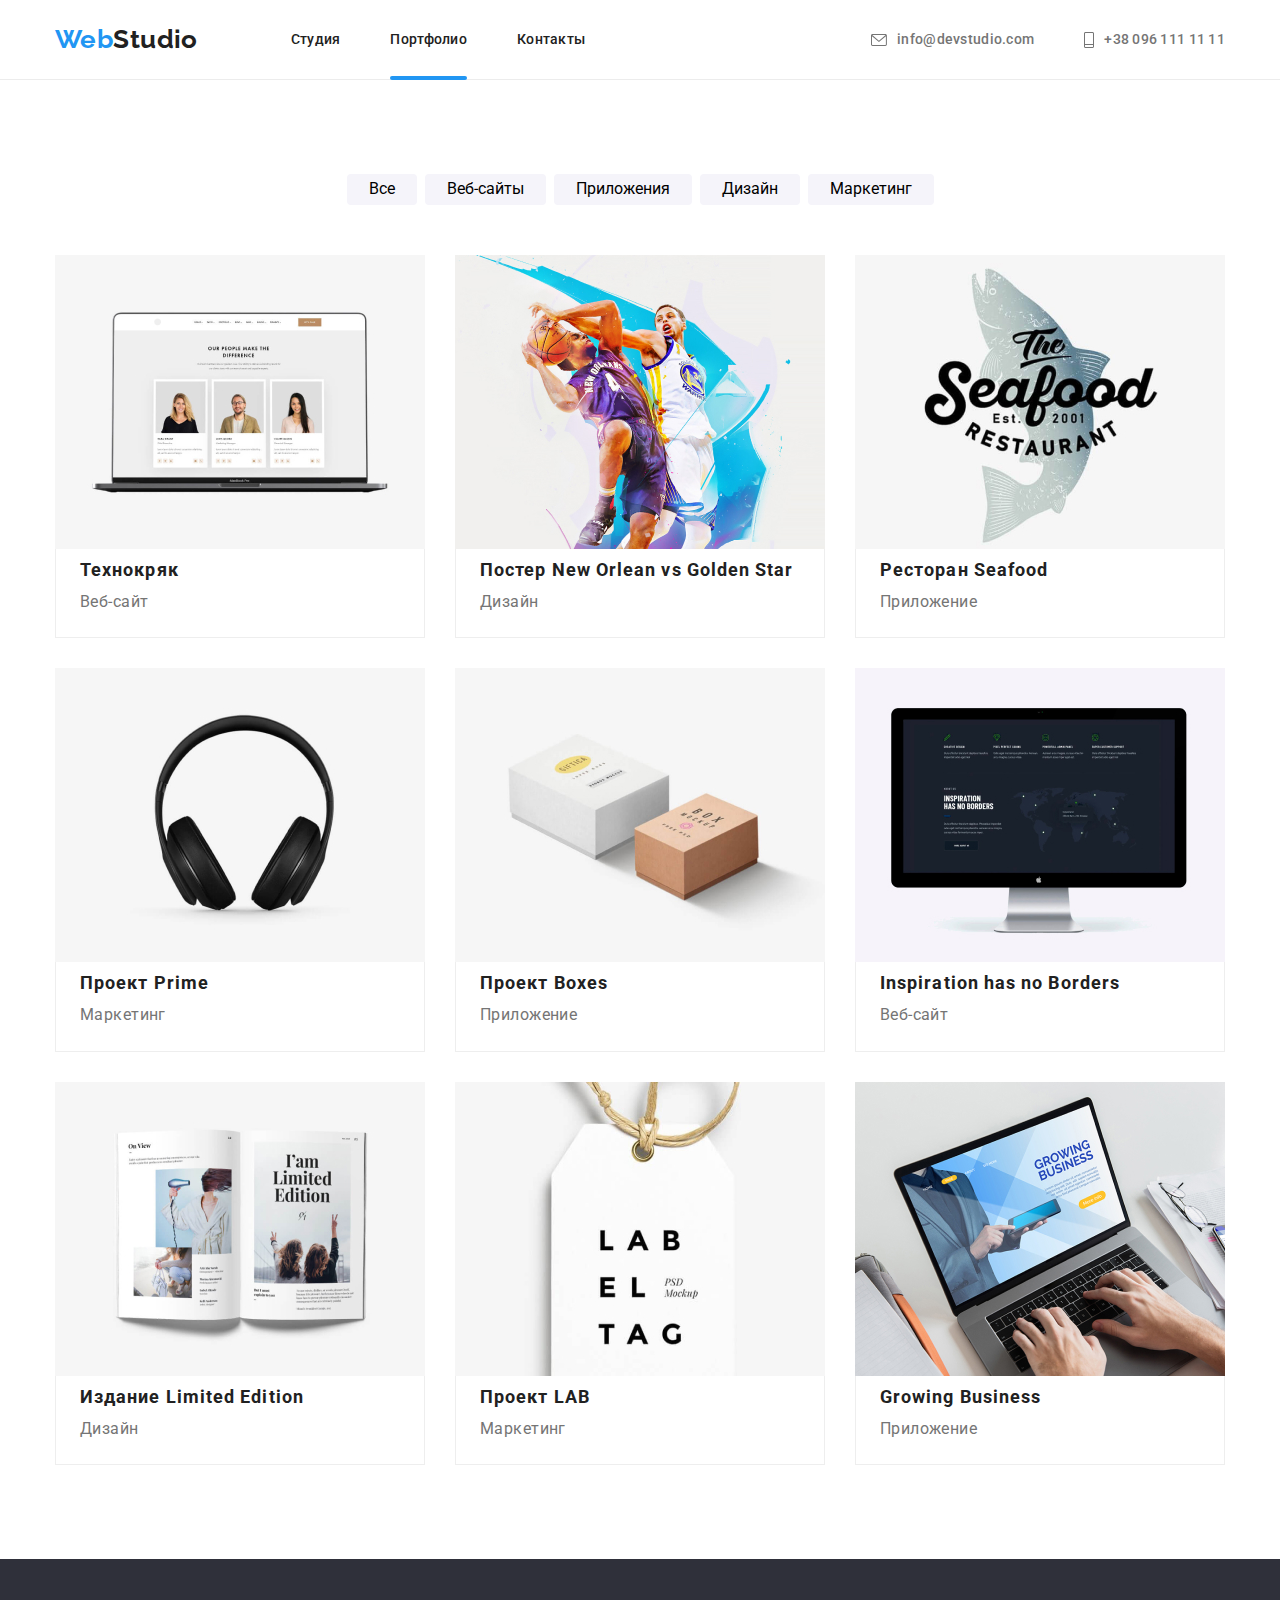
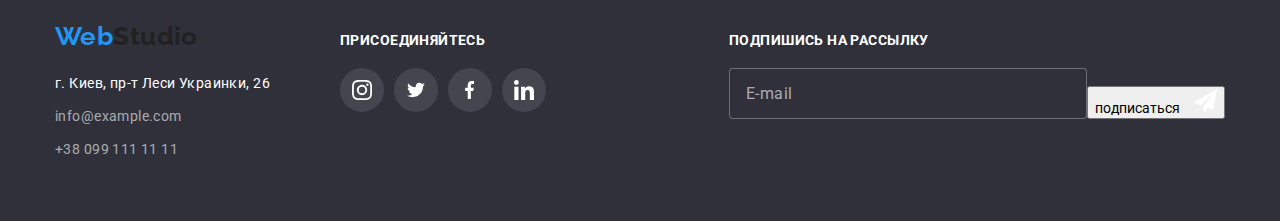
==== portfolio.html @ 1c917165 "end" ====
<!DOCTYPE html>
<html lang="ru">

<head>
    <meta charset="UTF-8">
    <meta http-equiv="X-UA-Compatible" content="IE=edge">
    <meta name="viewport" content="width=device-width, initial-scale=1.0">
    <title>Document</title>
        <link rel="stylesheet" href="https://cdnjs.cloudflare.com/ajax/libs/modern-normalize/1.1.0/modern-normalize.min.css">

 
    <link rel="stylesheet" href="./css/main.css">
    <link
        href="https://fonts.googleapis.com/css2?family=Raleway:wght@700&family=Roboto:wght@400;500;700;900&display=swap"
        rel="stylesheet">
</head>

<body>
    <header class="header">
        <div class="container header__container">
            <nav class="nav-all">
                <a href="./" class="logo"><span class="logo__span">Web</span>Studio</a>
                <ul class="nav list">
                    <li class="nav__studio"><a href="./index.html" class="nav__link ">Студия</a></li>
                    <li class="nav__studio"><a href="./portfolio.html" class="nav__link current">Портфолио</a></li>
                    <li class="nav__studio"><a href="" class="nav__link">Контакты</a></li>
                </ul>
            </nav>
            <ul class="nav-auth list">
    
                <li class="nav-auth__item">
    
                    <!-- <svg class="icon-mail" > 
                        <use href="./images/icons.svg#icon-mail" class="link"></use>
                    </svg> -->
                    <a href="mailto:info@devstudio.com" class="nav-auth__link">
                        <svg class="nav-auth__icon-mail">
                            <use href="./images/icons.svg#icon-mail"></use>
                        </svg>info@devstudio.com</a>
    
                </li>
                <li class="nav-auth__item flex">
                    <!-- <svg class="icon-tel">
                    <use href="images/icons.svg#icon-tel"></use>
                    </svg> -->
                    <a href="tel:+380961111111" class="nav-auth__link">
                        <svg class="nav-auth__icon-tel">
                            <use href="images/icons.svg#icon-tel"></use>
                        </svg>
                        +38 096 111 11 11</a>
                </li>
            </ul>
        </div>
    
    </header>
    <main>
        <section class="portfolio section">
        <div class="container">
        <h3 class="portfolio__title" hidden>Project</h3>
        
            
        <ul class="portfolio__btn list">
            <li class="portfolio__item"><button type="button" class="btn-prj">Все</button></li>
            <li class="portfolio__item"><button type="button" class="btn-prj">Веб-сайты</button></li>
            <li class="portfolio__item"><button type="button" class="btn-prj">Приложения</button></li>
            <li class="portfolio__item"><button type="button" class="btn-prj">Дизайн</button></li>
            <li class="portfolio__item"><button type="button" class="btn-prj">Маркетинг</button></li>
        </ul>
       
        <ul class="portfolio-prj list">
            <li class="portfolio-prj__item"><a href="" class="portfolio-prj__link">
                <div class="portfolio-prj__thumb">
                <img src="./images/img-techo.jpg" alt="Веб сайт" width="370">
                <div class="portfolio-prj__card"><p class="portfolio-prj__card-p">Технокряк это современная площадка распространения коронавируса. Компании используют эту платформу для цифрового
                шпионажа и атак на защищённые сервера конкурентов.</p></div>
                </div>
               <div class="portfolio-prj__hp">
                <h3 class="portfolio-prj__title">Технокряк</h3>
                <p class="portfolio-prj__p">Веб-сайт</p>
                </div>
              
                </a>
            </li>
            <li class="portfolio-prj__item"><a href="" class="portfolio-prj__link">
                <div class="portfolio-prj__thumb">
                    <img src="./images/img-new-orlean.jpg" alt="Дизайн сайта" width="370">
                    <div class="portfolio-prj__card"><p class="portfolio-prj__card-p">Технокряк это современная площадка распространения коронавируса. Компании используют эту платформу для цифрового
                    шпионажа и атак на защищённые сервера конкурентов.</p></div>
                </div>
              
                <div class="portfolio-prj__hp">
                <h3 class="portfolio-prj__title">Постер New Orlean vs Golden Star</h3>
                <p class="portfolio-prj__p">Дизайн</p>
                </div>
                </a>
            </li>

            <li class="portfolio-prj__item"><a href="" class="portfolio-prj__link">
                <div class="portfolio-prj__thumb">
                    <img src="./images/img-seafood.jpg" alt="Приложения для ресторана" width="370">
                    <div class="portfolio-prj__card">
                        <p class="portfolio-prj__card-p">Технокряк это современная площадка распространения коронавируса. Компании используют эту платформу для цифрового
                        шпионажа и атак на защищённые сервера конкурентов.</p>
                    </div>
                </div>
                
                <div class="portfolio-prj__hp">  
                <h3 class="portfolio-prj__title">Ресторан Seafood</h3>
                <p class="portfolio-prj__p">Приложение</p>
                </div>
                </a>
            </li>

            <li class="portfolio-prj__item"><a href="" class="portfolio-prj__link">
                <div class="portfolio-prj__thumb">
                    <img src="./images/img-prime.jpg" alt="Проект маркетинг" width="370">
                    <div class="portfolio-prj__card">
                        <p class="portfolio-prj__card-p">Технокряк это современная площадка распространения коронавируса. Компании используют эту платформу для цифрового
                        шпионажа и атак на защищённые сервера конкурентов.</p>
                    </div>
                </div>
                
                
                <div class="portfolio-prj__hp">
                <h3 class="portfolio-prj__title">Проект Prime</h3>
                <p class="portfolio-prj__p">Маркетинг</p>
                </div>
                </a>
            </li>


            <li class="portfolio-prj__item"><a href="" class="portfolio-prj__link">
                <div class="portfolio-prj__thumb">
                    <img src="./images/img-boxes.jpg" alt="Приложения" width="370">
                    <div class="portfolio-prj__card">
                        <p class="portfolio-prj__card-p">Технокряк это современная площадка распространения коронавируса. Компании используют эту платформу для цифрового
                        шпионажа и атак на защищённые сервера конкурентов.</p>
                    </div>
                </div>
                
                <div class="portfolio-prj__hp">
                <h3 class="portfolio-prj__title">Проект Boxes</h3>
                <p class="portfolio-prj__p">Приложение</p>
                </div>
                </a>
            </li>


            <li class="portfolio-prj__item"><a href="" class="portfolio-prj__link">
                <div class="portfolio-prj__thumb">
                    <img src="./images/img-inspiration.jpg" alt="Веб сайт" width="370">
                    <div class="portfolio-prj__card">
                        <p class="portfolio-prj__card-p">Технокряк это современная площадка распространения коронавируса. Компании используют эту платформу для цифрового
                        шпионажа и атак на защищённые сервера конкурентов.</p>
                    </div>
                </div>
                
                <div class="portfolio-prj__hp">
                <h3 class="portfolio-prj__title">Inspiration has no Borders</h3>
                <p class="portfolio-prj__p">Веб-сайт</p>
                </div>
                </a>
            </li>


            <li class="portfolio-prj__item"><a href="" class="portfolio-prj__link">
                <div class="portfolio-prj__thumb">
                    <img src="./images/img-limited.jpg" alt="Дизайн издания" width="370">
                    <div class="portfolio-prj__card">
                        <p class="portfolio-prj__card-p"> Технокряк это современная площадка распространения коронавируса. Компании используют эту платформу для цифрового
                        шпионажа и атак на защищённые сервера конкурентов.</p>
                    </div>
                </div>
                
                <div class="portfolio-prj__hp">
                <h3 class="portfolio-prj__title">Издание Limited Edition</h3>
                <p class="portfolio-prj__p">Дизайн</p>
                </div>
                </a>
            </li>


            <li class="portfolio-prj__item"><a href="" class="portfolio-prj__link">
                <div class="portfolio-prj__thumb">
                    <img src="./images/img-lab.jpg" alt="Проект маркетинг" width="370">
                    <div class="portfolio-prj__card">
                        <p class="portfolio-prj__card-p">Технокряк это современная площадка распространения коронавируса. Компании используют эту платформу для цифрового
                        шпионажа и атак на защищённые сервера конкурентов.</p>
                    </div>
                </div>
                
                <div class="portfolio-prj__hp">
                <h3 class="portfolio-prj__title">Проект LAB</h3>
                <p class="portfolio-prj__p">Маркетинг</p>
                </div>
                </a>
            </li>


            <li class="portfolio-prj__item"><a href="" class="portfolio-prj__link">
                <div class="portfolio-prj__thumb">
                    <img src="./images/img-growing.jpg" alt="Приложение" width="370">
                    <div class="portfolio-prj__card">
                        <p class="portfolio-prj__card-p">Технокряк это современная площадка распространения коронавируса. Компании используют эту платформу для цифрового
                        шпионажа и атак на защищённые сервера конкурентов.</p>
                    </div>
                </div>
                
                <div class="portfolio-prj__hp">
                <h3 class="portfolio-prj__title">Growing Business</h3>
                <p class="portfolio-prj__p"> Приложение</p>
                </div>
                </a>
            </li>
        </ul>
        </div>
        </section>

    </main>
   
    <footer class="footer">
        <div class="container footer__container">
            <div class="footer__link">
                <a href="./" class="logo footer-link__logo"><span class="logo__span">Web</span>Studio</a>
                <address>
                    <ul class="footer__list list">
                        <li><a href="https://goo.gl/maps/Bfg26Rv25KaWE5JLA" class="footer-address ">г. Киев, пр-т Леси
                                Украинки, 26</a></li>
                        <li><a href="mailto:info@example.com" class="footer-email">info@example.com</a></li>
                        <li><a href="tel:+380991111111" class="footer-tel">+38 099 111 11 11</a></li>
                    </ul>
                </address>
            </div>
            <div class="footer-icon">
                <p class="footer-icon__title">присоединяйтесь</p>
    
                <ul class="team-icon__action list">
                    <li class="team-icon__item"><a class="team-icon__icon-button icon-grey">
                            <svg class="icon-team-inst" width="20px" height="20">
                                <use href="./images/icons.svg#icon-inst"></use>
                            </svg>
                        </a></li>
                    <li class="team-icon__item"><a class="team-icon__icon-button icon-grey">
                            <svg class="icon-team-twit" width="20" height="16">
                                <use href="./images/icons.svg#icon-twit"></use>
                            </svg>
                        </a></li>
                    <li class="team-icon__item"><a class="team-icon__icon-button icon-grey">
                            <svg class="icon-team-fb" width="10" height="20">
                                <use href="./images/icons.svg#icon-fb"></use>
                            </svg>
                        </a></li>
                    <li class="team-icon__item"><a class="team-icon__icon-button icon-grey">
                            <svg class="icon-team-in" width="20" height="20">
                                <use href="./images/icons.svg#icon-linkedin"></use>
                            </svg>
                        </a></li>
                </ul>
    
            </div>
    
            <form class="signature">
    
                <label class="signature__sign">подпишись на рассылку
                    <input type="email" name="email" class="signature__input" placeholder="E-mail">
                </label>
                <button class="button-sign">подписаться
                    <svg class="button-sign__icon" width="24" height="24">
                        <use href="./images/icons.svg#icon-modal-send"></use>
                    </svg>
                </button>
            </form>
        </div>
    
    
    
    </footer>
    
    </body>
    
    </html>
---- css/main.css ----
@charset "UTF-8";
:root {
  -webkit-transition: opacity 250ms cubic-bezier(0.4, 0, 0.2, 1), -webkit-transform 250ms cubic-bezier(0.4, 0, 0.2, 1);
  transition: opacity 250ms cubic-bezier(0.4, 0, 0.2, 1), -webkit-transform 250ms cubic-bezier(0.4, 0, 0.2, 1);
  transition: transform 250ms cubic-bezier(0.4, 0, 0.2, 1), opacity 250ms cubic-bezier(0.4, 0, 0.2, 1);
  transition: transform 250ms cubic-bezier(0.4, 0, 0.2, 1), opacity 250ms cubic-bezier(0.4, 0, 0.2, 1), -webkit-transform 250ms cubic-bezier(0.4, 0, 0.2, 1);
  --main-text-color: #212121;
  --second--text-color: #757575;
  --main-bcg-color: #ffffff;
  --main-herofooter-color: #2f303a;
  --secondary-bcg-color: #f5f4fa;
  --acent-color: #2196f3;
  --white-color: #ffffff;
  --btn-bcg-color: #f5f4fa;
  --brd-color: #ececec;
  --icon-bck: #afb1b8;
}

body {
  color: var(--main-text-color);
  font-family: roboto, sans-serif;
  background-color: var(--white-color);
  font-size: 14px;
  letter-spacing: 0.03em;
}

h1,
h2,
h3 {
  margin: 0;
}

img {
  display: block;
  max-width: 100%;
}

.list {
  list-style: none;
  padding: 0;
  margin: 0;
}

.link {
  text-decoration: none;
}

.logo, .logo__span {
  font-size: 26px;
  font-family: raleway, sans-serif;
  font-weight: 700;
  line-height: 1.2;
  text-decoration: none;
}

.footer-address, .footer-email, .footer-tel {
  line-height: 1.7;
  text-decoration: none;
  -webkit-transition: color 250ms cubic-bezier(0.4, 0, 0.2, 1);
  transition: color 250ms cubic-bezier(0.4, 0, 0.2, 1);
}

.button, .modal-btn {
  display: -webkit-box;
  display: -ms-flexbox;
  display: flex;
  -webkit-box-align: center;
      -ms-flex-align: center;
          align-items: center;
  -webkit-box-pack: center;
      -ms-flex-pack: center;
          justify-content: center;
}

.container {
  /* outline: 1px solid red; */
  width: 1200px;
  padding-left: 15px;
  padding-right: 15px;
  margin-left: auto;
  margin-right: auto;
}

.section {
  padding-top: 94px;
  padding-bottom: 94px;
}

.logo {
  color: var(--main-text-color);
}

.logo__span {
  color: var(--acent-color);
}

/* Header */
.header {
  /* outline: solid 1px tomato; */
  border-bottom: solid 1px var(--brd-color);
}

.header__container {
  display: -webkit-box;
  display: -ms-flexbox;
  display: flex;
  -webkit-box-align: center;
      -ms-flex-align: center;
          align-items: center;
}

.nav {
  display: -webkit-box;
  display: -ms-flexbox;
  display: flex;
  -webkit-box-align: center;
      -ms-flex-align: center;
          align-items: center;
  margin-left: 93px;
}

.nav-all {
  display: -webkit-box;
  display: -ms-flexbox;
  display: flex;
  -webkit-box-align: center;
      -ms-flex-align: center;
          align-items: center;
}

.nav__link {
  text-decoration: none;
  color: var(--main-text-color);
  -webkit-transition: color 250ms cubic-bezier(0.4, 0, 0.2, 1);
  transition: color 250ms cubic-bezier(0.4, 0, 0.2, 1);
}

.nav__link:hover, .nav__link:focus {
  color: var(--acent-color);
}

.nav__studio {
  display: block;
  padding-top: 32px;
  padding-bottom: 32px;
  font-weight: 500;
  line-height: 1.1;
  letter-spacing: 0.02em;
}

.nav__link .current {
  color: var(--acent-color);
}

/* Blue line current */
.nav__studio {
  position: relative;
  /* outline: 1px solid red; */
}

.nav__link.current::after {
  position: absolute;
  left: 0;
  bottom: 0;
  -webkit-transform: translate(0%, 1px);
          transform: translate(0%, 1px);
  content: '';
  background-color: var(--acent-color);
  width: 100%;
  height: 4px;
  border-radius: 2px;
}

.nav-auth__link {
  display: -webkit-box;
  display: -ms-flexbox;
  display: flex;
  -webkit-box-align: center;
      -ms-flex-align: center;
          align-items: center;
  text-decoration: none;
  /* outline: 1px solid green; */
  color: var(--second--text-color);
  font-weight: 500;
  line-height: 1.1;
  letter-spacing: 0.02em;
  fill: var(--second--text-color);
  -webkit-transition: color 250ms cubic-bezier(0.4, 0, 0.2, 1), fill 250ms cubic-bezier(0.4, 0, 0.2, 1);
  transition: color 250ms cubic-bezier(0.4, 0, 0.2, 1), fill 250ms cubic-bezier(0.4, 0, 0.2, 1);
}

.nav-auth__link:hover, .nav-auth__link:focus {
  color: var(--acent-color);
  fill: var(--acent-color);
}

/* Nav auth icon */
.nav-auth__item {
  display: -webkit-box;
  display: -ms-flexbox;
  display: flex;
  -webkit-box-align: center;
      -ms-flex-align: center;
          align-items: center;
}

.nav-auth__icon-mail {
  --color: currentColor;
  height: 12px;
  width: 16px;
  margin-right: 10px;
  /* fill: var(--second--text-color); */
}

.nav-auth__icon-mail:hover, .nav-auth__icon-mail:focus {
  fill: var(--acent-color);
}

.nav-auth__icon-tel {
  width: 10px;
  height: 16px;
  margin-right: 10px;
  /* fill: var(--second--text-color); */
}

/* Header-flex */
.nav__studio {
  /* outline: tomato solid 2px; */
  margin-right: 50px;
}

.nav__studio:last-child {
  margin-right: 0px;
}

.nav-auth {
  display: -webkit-box;
  display: -ms-flexbox;
  display: flex;
  margin-left: auto;
}

.nav-auth__item + .nav-auth__item {
  margin-left: 50px;
}

/* hero */
.hero {
  max-width: 1600px;
  height: 600px;
  margin-left: auto;
  margin-right: auto;
  background-image: -webkit-gradient(linear, left top, right top, from(rgba(47, 48, 58, 0.4)), to(rgba(47, 48, 58, 0.4))), url(../images/overlay.jpg);
  background-image: linear-gradient(to right, rgba(47, 48, 58, 0.4), rgba(47, 48, 58, 0.4)), url(../images/overlay.jpg);
  background-color: var(--main-herofooter-color);
  text-align: center;
  padding-top: 200px;
  padding-bottom: 200px;
}

.hero__title {
  /* outline: tomato solid 2px; */
  width: 696px;
  color: var(--white-color);
  margin: 0 auto;
  margin-bottom: 30px;
  font-weight: 900;
  font-size: 44px;
  line-height: 1.4;
  text-align: center;
  letter-spacing: 0.06em;
  text-transform: uppercase;
}

.hero__button {
  margin-left: auto;
  margin-right: auto;
}

/* Section - feature */
/* Feature */
.feature__list {
  display: -webkit-box;
  display: -ms-flexbox;
  display: flex;
  -ms-flex-wrap: wrap;
      flex-wrap: wrap;
  -webkit-box-pack: center;
      -ms-flex-pack: center;
          justify-content: center;
}

.feature__item {
  width: 270px;
}

.feature__item + .feature__item {
  margin-left: 30px;
}

.feature__title {
  line-height: 1.7;
  text-transform: uppercase;
  margin-top: 30px;
}

.feature__text {
  color: var(--second--text-color);
  line-height: 1.7;
  margin-top: 10px;
  margin-bottom: 0px;
}

/* Icon Feature */
.feature__icon-bcg {
  width: 270px;
  height: 120px;
  background-color: var(--secondary-bcg-color);
  border-radius: 4px;
}

.feature__icon {
  width: 65px;
  height: 70px;
  margin: 25px 102px;
}

/* Backdrop and modal */
.backdrop {
  outline: 1px solid green;
  position: fixed;
  top: 0;
  left: 0;
  background-color: rgba(0, 0, 0, 0.2);
  height: 100%;
  width: 100%;
}

.backdrop.is-hidden {
  opacity: 0;
  pointer-events: none;
  visibility: hidden;
}

.backdrop.is-hidden .modal {
  position: absolute;
  top: 50%;
  left: 50%;
  -webkit-transform: translate(-50%, -50%) scale(0.5);
          transform: translate(-50%, -50%) scale(0.5);
}

.modal {
  position: absolute;
  top: 50%;
  left: 50%;
  -webkit-transform: translate(-50%, -50%) scale(1);
          transform: translate(-50%, -50%) scale(1);
  width: 528px;
  background-color: var(--white-color);
  -webkit-box-shadow: 0px 1px 3px rgba(0, 0, 0, 0.12), 0px 1px 1px rgba(0, 0, 0, 0.14), 0px 2px 1px rgba(0, 0, 0, 0.2);
          box-shadow: 0px 1px 3px rgba(0, 0, 0, 0.12), 0px 1px 1px rgba(0, 0, 0, 0.14), 0px 2px 1px rgba(0, 0, 0, 0.2);
  border-radius: 4px;
  -webkit-transition: -webkit-transform 250ms linear;
  transition: -webkit-transform 250ms linear;
  transition: transform 250ms linear;
  transition: transform 250ms linear, -webkit-transform 250ms linear;
  padding: 40px 40px;
}

/* Modal form */
.modal__form {
  width: 448px;
  margin-right: auto;
  margin-left: auto;
}

.modal__title {
  margin: 0;
  text-align: center;
  font-weight: 700;
  font-size: 20px;
  line-height: 1.1;
  letter-spacing: 0.03em;
  margin-bottom: 12px;
}

.modal__name {
  display: block;
  font-size: 12px;
  line-height: 1.1;
  letter-spacing: 0.01em;
  color: var(--second--text-color);
  -webkit-transition: fill 250ms cubic-bezier(0.4, 0, 0.2, 1);
  transition: fill 250ms cubic-bezier(0.4, 0, 0.2, 1);
}

.modal__name ~ .modal__name {
  margin-top: 10px;
}

.modal__lable {
  /* outline: 1px solid green; */
  position: relative;
  display: -webkit-box;
  display: -ms-flexbox;
  display: flex;
  -webkit-box-orient: vertical;
  -webkit-box-direction: normal;
      -ms-flex-direction: column;
          flex-direction: column;
  width: 100%;
  font-size: 12px;
  line-height: 1.1;
  letter-spacing: 0.01em;
  color: var(--second--text-color);
  -webkit-transition: fill 250ms cubic-bezier(0.4, 0, 0.2, 1);
  transition: fill 250ms cubic-bezier(0.4, 0, 0.2, 1);
  margin-top: 4px;
}

.modal__input {
  /* outline: 1px solid red; */
  width: 100%;
  display: block;
  height: 40px;
  border: 1px solid rgba(33, 33, 33, 0.2);
  border-radius: 4px;
  padding-left: 41px;
  -webkit-transition: border-color 250ms cubic-bezier(0.4, 0, 0.2, 1);
  transition: border-color 250ms cubic-bezier(0.4, 0, 0.2, 1);
}

.modal__input:focus {
  outline: none;
  border-color: var(--acent-color);
}

.modal__icon {
  /* outline: 1px solid green; */
  position: absolute;
  top: 50%;
  left: 15px;
  -webkit-transform: translateY(-50%);
          transform: translateY(-50%);
}

.modal__input:focus + .modal__icon {
  fill: var(--acent-color);
}

.modal__textarea {
  width: 448px;
  height: 120px;
  resize: none;
  border: 1px solid rgba(33, 33, 33, 0.2);
  border-radius: 4px;
  padding: 12px 16px;
}

.modal__textarea:focus {
  outline: none;
  border-color: var(--acent-color);
}

.modal__chek {
  display: -webkit-box;
  display: -ms-flexbox;
  display: flex;
  -webkit-box-align: center;
      -ms-flex-align: center;
          align-items: center;
  margin-top: 20px;
}

.modal__checkbox {
  -webkit-appearance: none;
     -moz-appearance: none;
          appearance: none;
  position: absolute;
}

.modal__checkbox:checked + .modal__check-icon {
  border-color: var(--acent-color);
  background-color: var(--acent-color);
  background-image: url(../images/checkbox.svg);
  background-size: contain;
  background-repeat: no-repeat;
  background-position: center;
}

.modal__check-icon {
  display: inline-block;
  width: 16px;
  height: 15px;
  border-radius: 4px;
  border: 2px solid #2a2a2a;
  margin-right: 8px;
}

.accept {
  margin-left: 7px;
  color: var(--acent-color);
}

.modal__button {
  margin-left: auto;
  margin-right: auto;
  margin-top: 30px;
}

/* section what we do */
.what__title {
  font-weight: 700;
  font-size: 36px;
  line-height: 1.7;
  text-align: center;
}

.what__list {
  display: -webkit-box;
  display: -ms-flexbox;
  display: flex;
  -webkit-box-pack: center;
      -ms-flex-pack: center;
          justify-content: center;
  margin-top: 50px;
}

.what__item + .what__item {
  margin-left: 30px;
}

/* what we do transparent box */
.what__item.transparent {
  position: relative;
}

.what__transparent-box {
  position: absolute;
  left: 0;
  bottom: 0;
  /* outline: 1px solid red; */
  background: rgba(47, 48, 58, 0.8);
  width: 100%;
  height: 70px;
  font-size: 14px;
  font-weight: 700;
  line-height: 1.1;
  text-align: center;
  letter-spacing: 0.03em;
  text-transform: uppercase;
  color: var(--white-color);
}

.what__transparent-box p {
  margin: 0;
  padding-top: 27px;
  padding-bottom: 27px;
}

.what {
  padding-top: 0px;
}

/* section team */
.team {
  background-color: var(--secondary-bcg-color);
}

.team__title {
  font-weight: 700;
  font-size: 36px;
  line-height: 1.7;
  text-align: center;
}

.team__name {
  font-weight: 500;
  font-size: 16px;
  line-height: 1.2;
  text-align: center;
}

.team__spec {
  font-weight: 400;
  font-size: 16px;
  line-height: 1.2;
  text-align: center;
  color: var(--second--text-color);
  margin-top: 10px;
  margin-bottom: 0px;
}

.team_list {
  display: -webkit-box;
  display: -ms-flexbox;
  display: flex;
  margin-top: 50px;
  -webkit-box-pack: center;
      -ms-flex-pack: center;
          justify-content: center;
}

.team__item + .team__item {
  margin-left: 30px;
}

.team__card-team {
  padding-top: 30px;
  padding-bottom: 30px;
  background-color: var(--white-color);
  -webkit-box-shadow: 0px 1px 3px rgba(0, 0, 0, 0.12), 0px 1px 1px rgba(0, 0, 0, 0.14), 0px 2px 1px rgba(0, 0, 0, 0.2);
          box-shadow: 0px 1px 3px rgba(0, 0, 0, 0.12), 0px 1px 1px rgba(0, 0, 0, 0.14), 0px 2px 1px rgba(0, 0, 0, 0.2);
  border-radius: 0px 0px 4px 4px;
}

/* Icon team */
.team-icon__action {
  display: -webkit-box;
  display: -ms-flexbox;
  display: flex;
  -webkit-box-align: center;
      -ms-flex-align: center;
          align-items: center;
}

.team-icon__icon-button {
  display: -webkit-box;
  display: -ms-flexbox;
  display: flex;
  -webkit-box-align: center;
      -ms-flex-align: center;
          align-items: center;
  -webkit-box-pack: center;
      -ms-flex-pack: center;
          justify-content: center;
  width: 44px;
  height: 44px;
  border: none;
  padding: 0;
  background-color: var(--main-bcg-color);
  border-radius: 50%;
  -webkit-transition: fill 250ms cubic-bezier(0.4, 0, 0.2, 1), background-color 250ms cubic-bezier(0.4, 0, 0.2, 1);
  transition: fill 250ms cubic-bezier(0.4, 0, 0.2, 1), background-color 250ms cubic-bezier(0.4, 0, 0.2, 1);
}

.team-icon__icon-button:hover, .team-icon__icon-button:focus {
  background-color: var(--acent-color);
  fill: var(--main-bcg-color);
}

.team-icon__item + .team-icon__item {
  margin-left: 10px;
}

.team-icon {
  display: -webkit-box;
  display: -ms-flexbox;
  display: flex;
  -webkit-box-align: center;
      -ms-flex-align: center;
          align-items: center;
  margin-left: 32px;
  margin-right: 32px;
  margin-top: 16px;
  fill: var(--icon-bck);
}

/* Our client */
.client__title {
  font-weight: 700;
  font-size: 36px;
  line-height: 1.2;
  text-align: center;
  letter-spacing: 0.03em;
}

.client__list {
  display: -webkit-box;
  display: -ms-flexbox;
  display: flex;
}

.client__link {
  display: -webkit-box;
  display: -ms-flexbox;
  display: flex;
  -webkit-box-align: center;
      -ms-flex-align: center;
          align-items: center;
  -webkit-box-pack: center;
      -ms-flex-pack: center;
          justify-content: center;
  width: 170px;
  height: 92px;
  border: 1px solid #afb1b8;
  border-radius: 4px;
  fill: var(--icon-bck);
  -webkit-transition: fill 250ms cubic-bezier(0.4, 0, 0.2, 1), border 250ms cubic-bezier(0.4, 0, 0.2, 1);
  transition: fill 250ms cubic-bezier(0.4, 0, 0.2, 1), border 250ms cubic-bezier(0.4, 0, 0.2, 1);
}

.client__link:hover, .client__link:focus {
  fill: var(--acent-color);
  border: 1px solid var(--acent-color);
}

.client__icon + .client__icon {
  margin-left: 30px;
}

.client__box {
  /* outline: 1px solid green; */
  margin-left: auto;
  margin-right: auto;
  margin-top: 50px;
}

/* section footer */
.footer {
  background-color: var(--main-herofooter-color);
  padding-top: 60px;
  padding-bottom: 60px;
}

.footer__list {
  /* outline: tomato solid 2px; */
  margin-top: 20px;
  font-size: 14px;
  font-style: normal;
}

.footer__list li {
  margin-bottom: 9px;
}

.footer__list li:last-child {
  margin-bottom: 0px;
}

.footer-address {
  color: var(--white-color);
}

.footer-address:hover, .footer-address:focus {
  color: var(--acent-color);
}

.footer-email {
  color: rgba(255, 255, 255, 0.6);
}

.footer-email:hover, .footer-email:focus {
  color: var(--acent-color);
}

.footer-tel {
  color: rgba(255, 255, 255, 0.6);
}

.footer-tel:hover, .footer-tel:focus {
  color: var(--acent-color);
}

/* footer icon */
.footer-icon__title {
  font-weight: 700;
  font-size: 14px;
  line-height: 1.1;
  letter-spacing: 0.03em;
  text-transform: uppercase;
  color: var(--white-color);
  margin-bottom: 20px;
}

.icon-grey {
  background-color: rgba(255, 255, 255, 0.1);
}

.footer-icon {
  fill: var(--white-color);
  margin-left: 70px;
  /* margin-top: 12px; */
}

.footer__container {
  display: -webkit-box;
  display: -ms-flexbox;
  display: flex;
  -webkit-box-align: baseline;
      -ms-flex-align: baseline;
          align-items: baseline;
}

/* footer signaure */
.signature {
  display: -webkit-box;
  display: -ms-flexbox;
  display: flex;
  color: var(--white-color);
  margin-left: auto;
  -webkit-box-align: end;
      -ms-flex-align: end;
          align-items: flex-end;
}

.signature__sign {
  width: 358px;
  font-weight: 700;
  font-size: 14px;
  line-height: 1.1;
  letter-spacing: 0.03em;
  text-transform: uppercase;
}

.signature__input {
  margin-top: 20px;
  padding-left: 16px;
  padding-top: 15px;
  padding-bottom: 15px;
  width: 100%;
  border: 1px solid rgba(255, 255, 255, 0.3);
  border-radius: 4px;
  background-color: var(--main-herofooter-color);
  font-size: 16px;
  line-height: 1.2;
  letter-spacing: 0.03em;
  color: rgba(255, 255, 255, 0.6);
}

.signature__input::-webkit-input-placeholder {
  font-size: 16px;
  line-height: 1.2;
  letter-spacing: 0.03em;
  color: rgba(255, 255, 255, 0.6);
}

.signature__input:-ms-input-placeholder {
  font-size: 16px;
  line-height: 1.2;
  letter-spacing: 0.03em;
  color: rgba(255, 255, 255, 0.6);
}

.signature__input::-ms-input-placeholder {
  font-size: 16px;
  line-height: 1.2;
  letter-spacing: 0.03em;
  color: rgba(255, 255, 255, 0.6);
}

.signature__input::placeholder {
  font-size: 16px;
  line-height: 1.2;
  letter-spacing: 0.03em;
  color: rgba(255, 255, 255, 0.6);
}

.button-sign__icon {
  margin-left: 10px;
  fill: var(--white-color);
}

.signature__button {
  margin-left: 12px;
}

.footer__logo {
  color: var(--white-color);
}

/* porfolio section button */
.section-project {
  padding-top: 94px;
  padding-bottom: 94px;
}

.portfolio__btn {
  display: -webkit-box;
  display: -ms-flexbox;
  display: flex;
  -webkit-box-pack: center;
      -ms-flex-pack: center;
          justify-content: center;
  font-size: 16px;
  line-height: 1.6;
  font-weight: 500;
  text-align: center;
  cursor: pointer;
}

.portfolio__item + .portfolio__item {
  margin-left: 8px;
}

.portfolio-prj {
  display: -webkit-box;
  display: -ms-flexbox;
  display: flex;
  -ms-flex-wrap: wrap;
      flex-wrap: wrap;
  margin-top: 50px;
}

.portfolio-prj__item {
  width: calc((100% - 60px) / 3);
  margin-right: 30px;
  margin-top: 30px;
}

.portfolio-prj__item:nth-child(3n) {
  margin-right: 0;
}

.portfolio-prj__item:nth-child(-n + 3) {
  margin-top: 0;
}

.portfolio-prj__link {
  text-decoration: none;
  display: block;
  -webkit-transition: -webkit-box-shadow 250ms cubic-bezier(0.4, 0, 0.2, 1);
  transition: -webkit-box-shadow 250ms cubic-bezier(0.4, 0, 0.2, 1);
  transition: box-shadow 250ms cubic-bezier(0.4, 0, 0.2, 1);
  transition: box-shadow 250ms cubic-bezier(0.4, 0, 0.2, 1), -webkit-box-shadow 250ms cubic-bezier(0.4, 0, 0.2, 1);
}

.portfolio-prj__link:hover, .portfolio-prj__link:focus {
  -webkit-box-shadow: 0px 1px 1px rgba(0, 0, 0, 0.12), 0px 4px 4px rgba(0, 0, 0, 0.06), 1px 4px 6px rgba(0, 0, 0, 0.16);
          box-shadow: 0px 1px 1px rgba(0, 0, 0, 0.12), 0px 4px 4px rgba(0, 0, 0, 0.06), 1px 4px 6px rgba(0, 0, 0, 0.16);
}

.portfolio-prj__title {
  font-weight: 700;
  font-size: 18px;
  line-height: 2px;
  letter-spacing: 0.06em;
  color: var(--main-text-color);
  margin-bottom: 4px;
}

.portfolio-prj__p {
  font-size: 16px;
  line-height: 1.9;
  color: var(--second--text-color);
  margin-bottom: 0;
}

.portfolio-prj__hp {
  padding-top: 20px;
  padding-bottom: 20px;
  padding-left: 24px;
  padding-right: 24px;
  border-right: 1px solid #eeeeee;
  border-bottom: 1px solid #eeeeee;
  border-left: 1px solid #eeeeee;
}

/* portfolio translation */
.portfolio-prj__thumb {
  position: relative;
  overflow: hidden;
}

.portfolio-prj__card {
  position: absolute;
  top: 0;
  left: 0;
  height: 100%;
  width: 100%;
  background-color: rgba(33, 150, 243, 0.9);
  opacity: 0;
  -webkit-transform: translateY(100%);
          transform: translateY(100%);
  -webkit-transition: opacity 250ms cubic-bezier(0.4, 0, 0.2, 1), -webkit-transform 250ms cubic-bezier(0.4, 0, 0.2, 1);
  transition: opacity 250ms cubic-bezier(0.4, 0, 0.2, 1), -webkit-transform 250ms cubic-bezier(0.4, 0, 0.2, 1);
  transition: transform 250ms cubic-bezier(0.4, 0, 0.2, 1), opacity 250ms cubic-bezier(0.4, 0, 0.2, 1);
  transition: transform 250ms cubic-bezier(0.4, 0, 0.2, 1), opacity 250ms cubic-bezier(0.4, 0, 0.2, 1), -webkit-transform 250ms cubic-bezier(0.4, 0, 0.2, 1);
}

.portfolio-prj__item:hover .portfolio-prj__card,
.portfolio-prj__item:focus .portfolio-prj__card {
  -webkit-transform: translateY(0);
          transform: translateY(0);
  opacity: 1;
}

.portfolio-prj__card-p {
  margin: 0;
  font-size: 18px;
  line-height: 1.6;
  letter-spacing: 0.03em;
  color: #ffffff;
  padding: 63px 24px;
}

/* основной цвет текста #212121  */
/* вторичный цвет  #757575 */
/* цвет основоной #FFFFFF */
/* цвет  герой и футер #2F303A */
/* цвет белый #FFFFFF */
/* цвет акцент #2196F3 */
.button {
  height: 50px;
  width: 200px;
  color: var(--white-color);
  background-color: var(--acent-color);
  font-weight: 700;
  font-size: 16px;
  line-height: 1.9;
  letter-spacing: 0.06em;
  cursor: pointer;
  border: none;
  border-radius: 4px;
  -webkit-box-shadow: 0px 4px 4px rgba(0, 0, 0, 0.15);
          box-shadow: 0px 4px 4px rgba(0, 0, 0, 0.15);
}

.modal-btn {
  position: absolute;
  top: 0;
  right: 0;
  -webkit-transform: translate(-8px, 8px);
          transform: translate(-8px, 8px);
  width: 30px;
  height: 30px;
  border-radius: 50%;
  background: var(--white-color);
  border: 1px solid rgba(0, 0, 0, 0.1);
}

.modal-btn:hover, .modal-btn:focus {
  fill: var(--acent-color);
}

.btn-prj {
  padding: 6px 22px;
  border: none;
  border-radius: 4px;
  background-color: var(--btn-bcg-color);
  -webkit-transition: background-color 250ms cubic-bezier(0.4, 0, 0.2, 1), color 250ms cubic-bezier(0.4, 0, 0.2, 1), -webkit-box-shadow 250ms cubic-bezier(0.4, 0, 0.2, 1);
  transition: background-color 250ms cubic-bezier(0.4, 0, 0.2, 1), color 250ms cubic-bezier(0.4, 0, 0.2, 1), -webkit-box-shadow 250ms cubic-bezier(0.4, 0, 0.2, 1);
  transition: box-shadow 250ms cubic-bezier(0.4, 0, 0.2, 1), background-color 250ms cubic-bezier(0.4, 0, 0.2, 1), color 250ms cubic-bezier(0.4, 0, 0.2, 1);
  transition: box-shadow 250ms cubic-bezier(0.4, 0, 0.2, 1), background-color 250ms cubic-bezier(0.4, 0, 0.2, 1), color 250ms cubic-bezier(0.4, 0, 0.2, 1), -webkit-box-shadow 250ms cubic-bezier(0.4, 0, 0.2, 1);
}

.btn-prj:hover, .btn-prj:focus {
  color: var(--main-bcg-color);
  background-color: var(--acent-color);
  -webkit-box-shadow: 0px 3px 1px rgba(0, 0, 0, 0.1), 0px 1px 2px rgba(0, 0, 0, 0.08), 0px 2px 2px rgba(0, 0, 0, 0.12);
          box-shadow: 0px 3px 1px rgba(0, 0, 0, 0.1), 0px 1px 2px rgba(0, 0, 0, 0.08), 0px 2px 2px rgba(0, 0, 0, 0.12);
}
/*# sourceMappingURL=main.css.map */
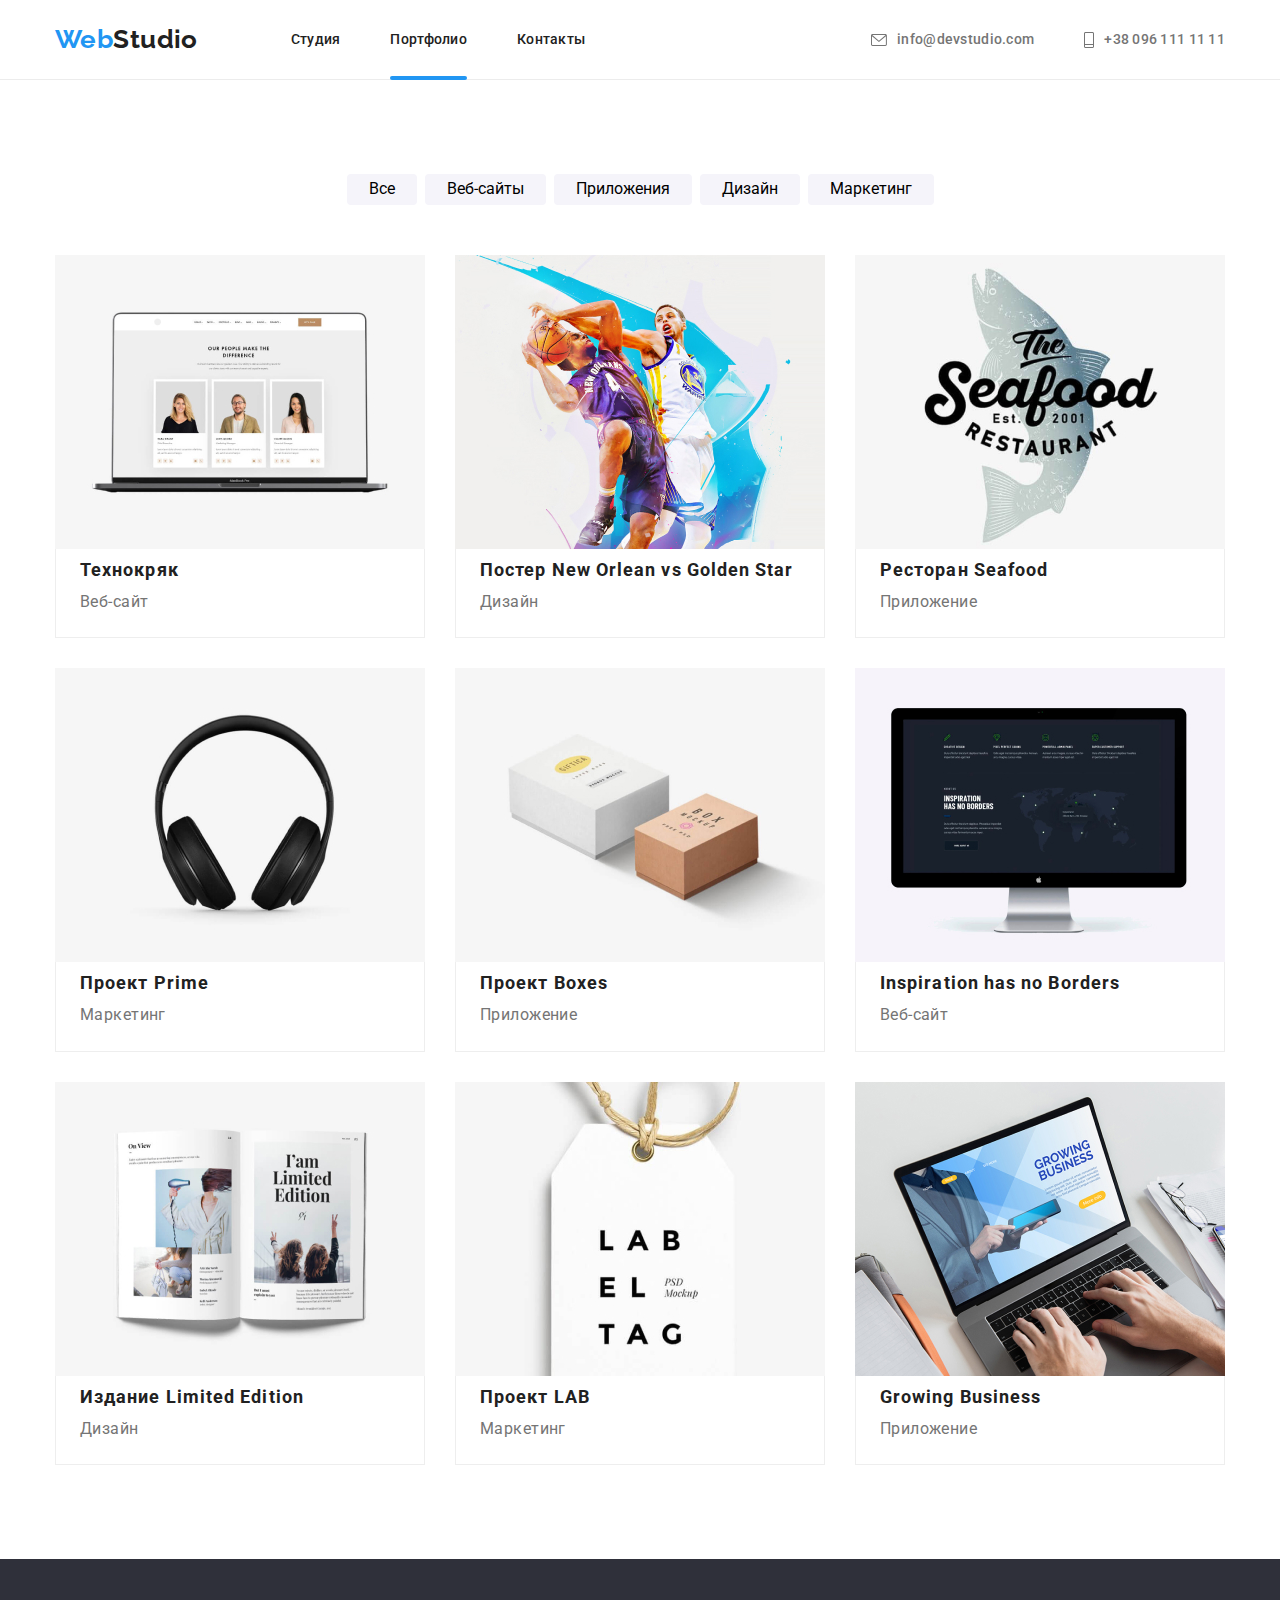
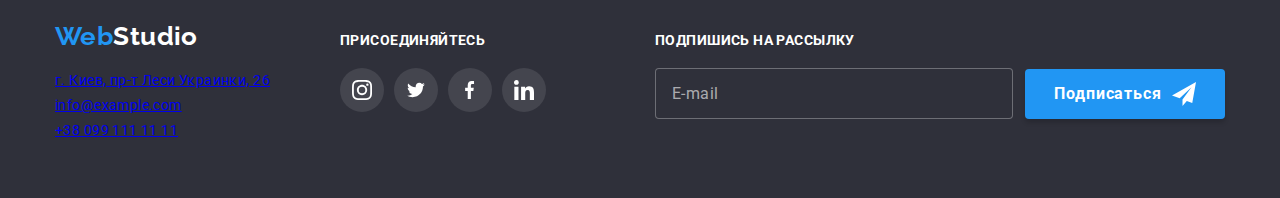
==== commit d09f98f0: "end" ====
--- a/portfolio.html
+++ b/portfolio.html
@@ -221,7 +221,7 @@
     <footer class="footer">
         <div class="container footer__container">
             <div class="footer__link">
-                <a href="./" class="logo footer-link__logo"><span class="logo__span">Web</span>Studio</a>
+                <a href="./" class="logo footer__logo"><span class="logo__span">Web</span>Studio</a>
                 <address>
                     <ul class="footer__list list">
                         <li><a href="https://goo.gl/maps/Bfg26Rv25KaWE5JLA" class="footer-address ">г. Киев, пр-т Леси
@@ -264,7 +264,7 @@
                 <label class="signature__sign">подпишись на рассылку
                     <input type="email" name="email" class="signature__input" placeholder="E-mail">
                 </label>
-                <button class="button-sign">подписаться
+                <button class="button signature__button">Подписаться
                     <svg class="button-sign__icon" width="24" height="24">
                         <use href="./images/icons.svg#icon-modal-send"></use>
                     </svg>
--- a/css/main.css
+++ b/css/main.css
@@ -14,6 +14,7 @@
   --btn-bcg-color: #f5f4fa;
   --brd-color: #ececec;
   --icon-bck: #afb1b8;
+  --cubic: 250ms cubic-bezier(0.4, 0, 0.2, 1);
 }
 
 body {
@@ -53,14 +54,14 @@
   text-decoration: none;
 }
 
-.footer-address, .footer-email, .footer-tel {
+.footer__address, .footer__email, .footer__tel {
   line-height: 1.7;
   text-decoration: none;
   -webkit-transition: color 250ms cubic-bezier(0.4, 0, 0.2, 1);
   transition: color 250ms cubic-bezier(0.4, 0, 0.2, 1);
 }
 
-.button, .modal-btn {
+.feature__icon-bcg, .team-icon__icon-button, .client__link, .button, .modal-btn {
   display: -webkit-box;
   display: -ms-flexbox;
   display: flex;
@@ -131,8 +132,8 @@
 .nav__link {
   text-decoration: none;
   color: var(--main-text-color);
-  -webkit-transition: color 250ms cubic-bezier(0.4, 0, 0.2, 1);
-  transition: color 250ms cubic-bezier(0.4, 0, 0.2, 1);
+  -webkit-transition: var(--cubic);
+  transition: var(--cubic);
 }
 
 .nav__link:hover, .nav__link:focus {
@@ -185,8 +186,8 @@
   line-height: 1.1;
   letter-spacing: 0.02em;
   fill: var(--second--text-color);
-  -webkit-transition: color 250ms cubic-bezier(0.4, 0, 0.2, 1), fill 250ms cubic-bezier(0.4, 0, 0.2, 1);
-  transition: color 250ms cubic-bezier(0.4, 0, 0.2, 1), fill 250ms cubic-bezier(0.4, 0, 0.2, 1);
+  -webkit-transition: color var(--cubic), fill var(--cubic);
+  transition: color var(--cubic), fill var(--cubic);
 }
 
 .nav-auth__link:hover, .nav-auth__link:focus {
@@ -322,7 +323,6 @@
 .feature__icon {
   width: 65px;
   height: 70px;
-  margin: 25px 102px;
 }
 
 /* Backdrop and modal */
@@ -361,10 +361,10 @@
   -webkit-box-shadow: 0px 1px 3px rgba(0, 0, 0, 0.12), 0px 1px 1px rgba(0, 0, 0, 0.14), 0px 2px 1px rgba(0, 0, 0, 0.2);
           box-shadow: 0px 1px 3px rgba(0, 0, 0, 0.12), 0px 1px 1px rgba(0, 0, 0, 0.14), 0px 2px 1px rgba(0, 0, 0, 0.2);
   border-radius: 4px;
-  -webkit-transition: -webkit-transform 250ms linear;
-  transition: -webkit-transform 250ms linear;
-  transition: transform 250ms linear;
-  transition: transform 250ms linear, -webkit-transform 250ms linear;
+  -webkit-transition: -webkit-transform var(--cubic);
+  transition: -webkit-transform var(--cubic);
+  transition: transform var(--cubic);
+  transition: transform var(--cubic), -webkit-transform var(--cubic);
   padding: 40px 40px;
 }
 
@@ -391,8 +391,8 @@
   line-height: 1.1;
   letter-spacing: 0.01em;
   color: var(--second--text-color);
-  -webkit-transition: fill 250ms cubic-bezier(0.4, 0, 0.2, 1);
-  transition: fill 250ms cubic-bezier(0.4, 0, 0.2, 1);
+  -webkit-transition: fill var(--cubic);
+  transition: fill var(--cubic);
 }
 
 .modal__name ~ .modal__name {
@@ -414,8 +414,8 @@
   line-height: 1.1;
   letter-spacing: 0.01em;
   color: var(--second--text-color);
-  -webkit-transition: fill 250ms cubic-bezier(0.4, 0, 0.2, 1);
-  transition: fill 250ms cubic-bezier(0.4, 0, 0.2, 1);
+  -webkit-transition: fill var(--cubic);
+  transition: fill var(--cubic);
   margin-top: 4px;
 }
 
@@ -626,23 +626,14 @@
 }
 
 .team-icon__icon-button {
-  display: -webkit-box;
-  display: -ms-flexbox;
-  display: flex;
-  -webkit-box-align: center;
-      -ms-flex-align: center;
-          align-items: center;
-  -webkit-box-pack: center;
-      -ms-flex-pack: center;
-          justify-content: center;
   width: 44px;
   height: 44px;
   border: none;
   padding: 0;
   background-color: var(--main-bcg-color);
   border-radius: 50%;
-  -webkit-transition: fill 250ms cubic-bezier(0.4, 0, 0.2, 1), background-color 250ms cubic-bezier(0.4, 0, 0.2, 1);
-  transition: fill 250ms cubic-bezier(0.4, 0, 0.2, 1), background-color 250ms cubic-bezier(0.4, 0, 0.2, 1);
+  -webkit-transition: fill var(--cubic), background-color var(--cubic);
+  transition: fill var(--cubic), background-color var(--cubic);
 }
 
 .team-icon__icon-button:hover, .team-icon__icon-button:focus {
@@ -683,15 +674,6 @@
 }
 
 .client__link {
-  display: -webkit-box;
-  display: -ms-flexbox;
-  display: flex;
-  -webkit-box-align: center;
-      -ms-flex-align: center;
-          align-items: center;
-  -webkit-box-pack: center;
-      -ms-flex-pack: center;
-          justify-content: center;
   width: 170px;
   height: 92px;
   border: 1px solid #afb1b8;
@@ -739,27 +721,27 @@
   margin-bottom: 0px;
 }
 
-.footer-address {
+.footer__address {
   color: var(--white-color);
 }
 
-.footer-address:hover, .footer-address:focus {
+.footer__address:hover, .footer__address:focus {
   color: var(--acent-color);
 }
 
-.footer-email {
+.footer__email {
   color: rgba(255, 255, 255, 0.6);
 }
 
-.footer-email:hover, .footer-email:focus {
+.footer__email:hover, .footer__email:focus {
   color: var(--acent-color);
 }
 
-.footer-tel {
+.footer__tel {
   color: rgba(255, 255, 255, 0.6);
 }
 
-.footer-tel:hover, .footer-tel:focus {
+.footer__tel:hover, .footer__tel:focus {
   color: var(--acent-color);
 }
 
@@ -920,10 +902,10 @@
 .portfolio-prj__link {
   text-decoration: none;
   display: block;
-  -webkit-transition: -webkit-box-shadow 250ms cubic-bezier(0.4, 0, 0.2, 1);
-  transition: -webkit-box-shadow 250ms cubic-bezier(0.4, 0, 0.2, 1);
-  transition: box-shadow 250ms cubic-bezier(0.4, 0, 0.2, 1);
-  transition: box-shadow 250ms cubic-bezier(0.4, 0, 0.2, 1), -webkit-box-shadow 250ms cubic-bezier(0.4, 0, 0.2, 1);
+  -webkit-transition: -webkit-box-shadow var(--cubic);
+  transition: -webkit-box-shadow var(--cubic);
+  transition: box-shadow var(--cubic);
+  transition: box-shadow var(--cubic), -webkit-box-shadow var(--cubic);
 }
 
 .portfolio-prj__link:hover, .portfolio-prj__link:focus {
@@ -973,10 +955,10 @@
   opacity: 0;
   -webkit-transform: translateY(100%);
           transform: translateY(100%);
-  -webkit-transition: opacity 250ms cubic-bezier(0.4, 0, 0.2, 1), -webkit-transform 250ms cubic-bezier(0.4, 0, 0.2, 1);
-  transition: opacity 250ms cubic-bezier(0.4, 0, 0.2, 1), -webkit-transform 250ms cubic-bezier(0.4, 0, 0.2, 1);
-  transition: transform 250ms cubic-bezier(0.4, 0, 0.2, 1), opacity 250ms cubic-bezier(0.4, 0, 0.2, 1);
-  transition: transform 250ms cubic-bezier(0.4, 0, 0.2, 1), opacity 250ms cubic-bezier(0.4, 0, 0.2, 1), -webkit-transform 250ms cubic-bezier(0.4, 0, 0.2, 1);
+  -webkit-transition: opacity var(--cubic), -webkit-transform var(--cubic);
+  transition: opacity var(--cubic), -webkit-transform var(--cubic);
+  transition: transform var(--cubic), opacity var(--cubic);
+  transition: transform var(--cubic), opacity var(--cubic), -webkit-transform var(--cubic);
 }
 
 .portfolio-prj__item:hover .portfolio-prj__card,
@@ -1039,10 +1021,10 @@
   border: none;
   border-radius: 4px;
   background-color: var(--btn-bcg-color);
-  -webkit-transition: background-color 250ms cubic-bezier(0.4, 0, 0.2, 1), color 250ms cubic-bezier(0.4, 0, 0.2, 1), -webkit-box-shadow 250ms cubic-bezier(0.4, 0, 0.2, 1);
-  transition: background-color 250ms cubic-bezier(0.4, 0, 0.2, 1), color 250ms cubic-bezier(0.4, 0, 0.2, 1), -webkit-box-shadow 250ms cubic-bezier(0.4, 0, 0.2, 1);
-  transition: box-shadow 250ms cubic-bezier(0.4, 0, 0.2, 1), background-color 250ms cubic-bezier(0.4, 0, 0.2, 1), color 250ms cubic-bezier(0.4, 0, 0.2, 1);
-  transition: box-shadow 250ms cubic-bezier(0.4, 0, 0.2, 1), background-color 250ms cubic-bezier(0.4, 0, 0.2, 1), color 250ms cubic-bezier(0.4, 0, 0.2, 1), -webkit-box-shadow 250ms cubic-bezier(0.4, 0, 0.2, 1);
+  -webkit-transition: background-color var(--cubic), color var(--cubic), -webkit-box-shadow var(--cubic);
+  transition: background-color var(--cubic), color var(--cubic), -webkit-box-shadow var(--cubic);
+  transition: box-shadow var(--cubic), background-color var(--cubic), color var(--cubic);
+  transition: box-shadow var(--cubic), background-color var(--cubic), color var(--cubic), -webkit-box-shadow var(--cubic);
 }
 
 .btn-prj:hover, .btn-prj:focus {
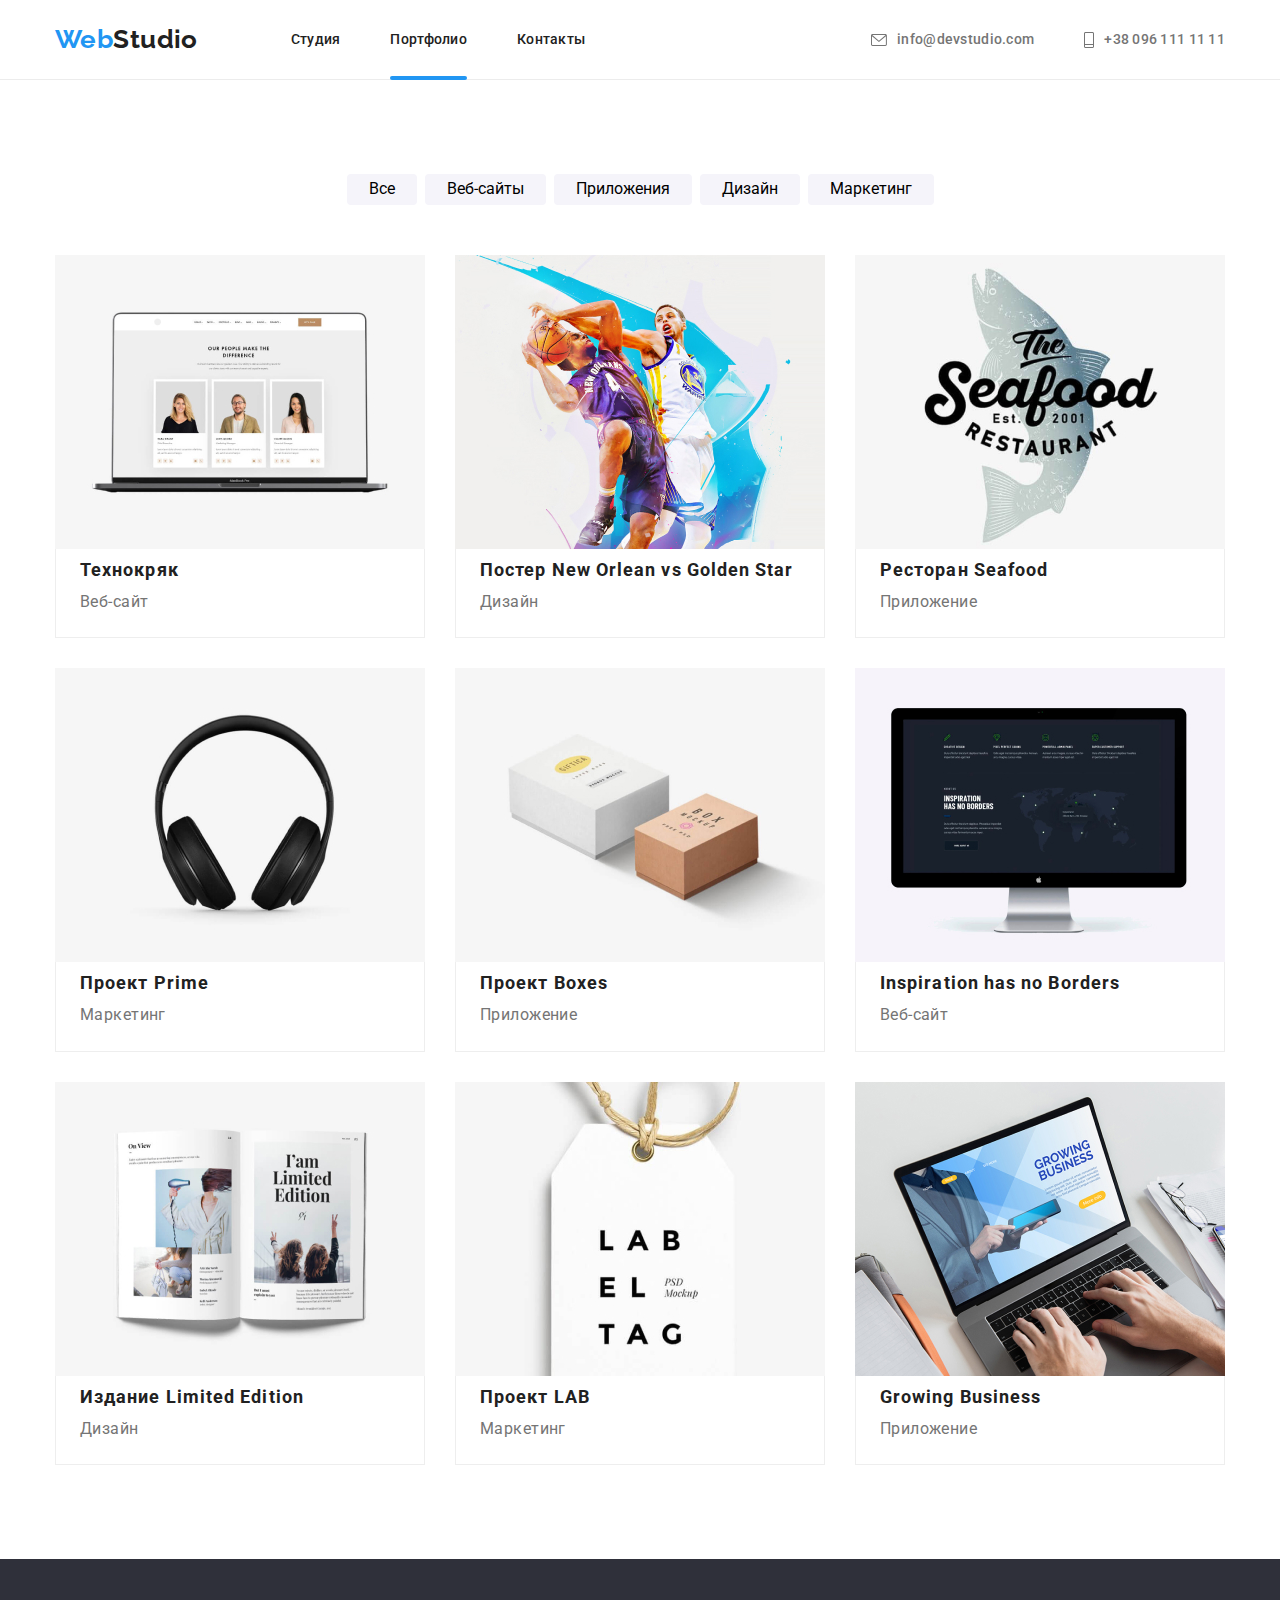
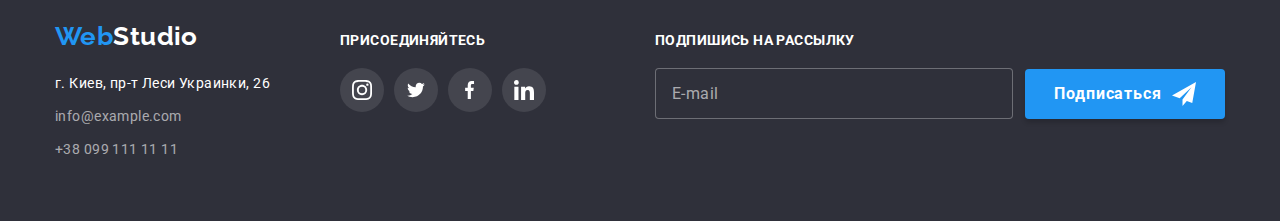
==== commit ddcc73e5: "fix" ====
--- a/portfolio.html
+++ b/portfolio.html
@@ -224,10 +224,10 @@
                 <a href="./" class="logo footer__logo"><span class="logo__span">Web</span>Studio</a>
                 <address>
                     <ul class="footer__list list">
-                        <li><a href="https://goo.gl/maps/Bfg26Rv25KaWE5JLA" class="footer-address ">г. Киев, пр-т Леси
+                        <li><a href="https://goo.gl/maps/Bfg26Rv25KaWE5JLA" class="footer__address ">г. Киев, пр-т Леси
                                 Украинки, 26</a></li>
-                        <li><a href="mailto:info@example.com" class="footer-email">info@example.com</a></li>
-                        <li><a href="tel:+380991111111" class="footer-tel">+38 099 111 11 11</a></li>
+                        <li><a href="mailto:info@example.com" class="footer__email">info@example.com</a></li>
+                        <li><a href="tel:+380991111111" class="footer__tel">+38 099 111 11 11</a></li>
                     </ul>
                 </address>
             </div>
